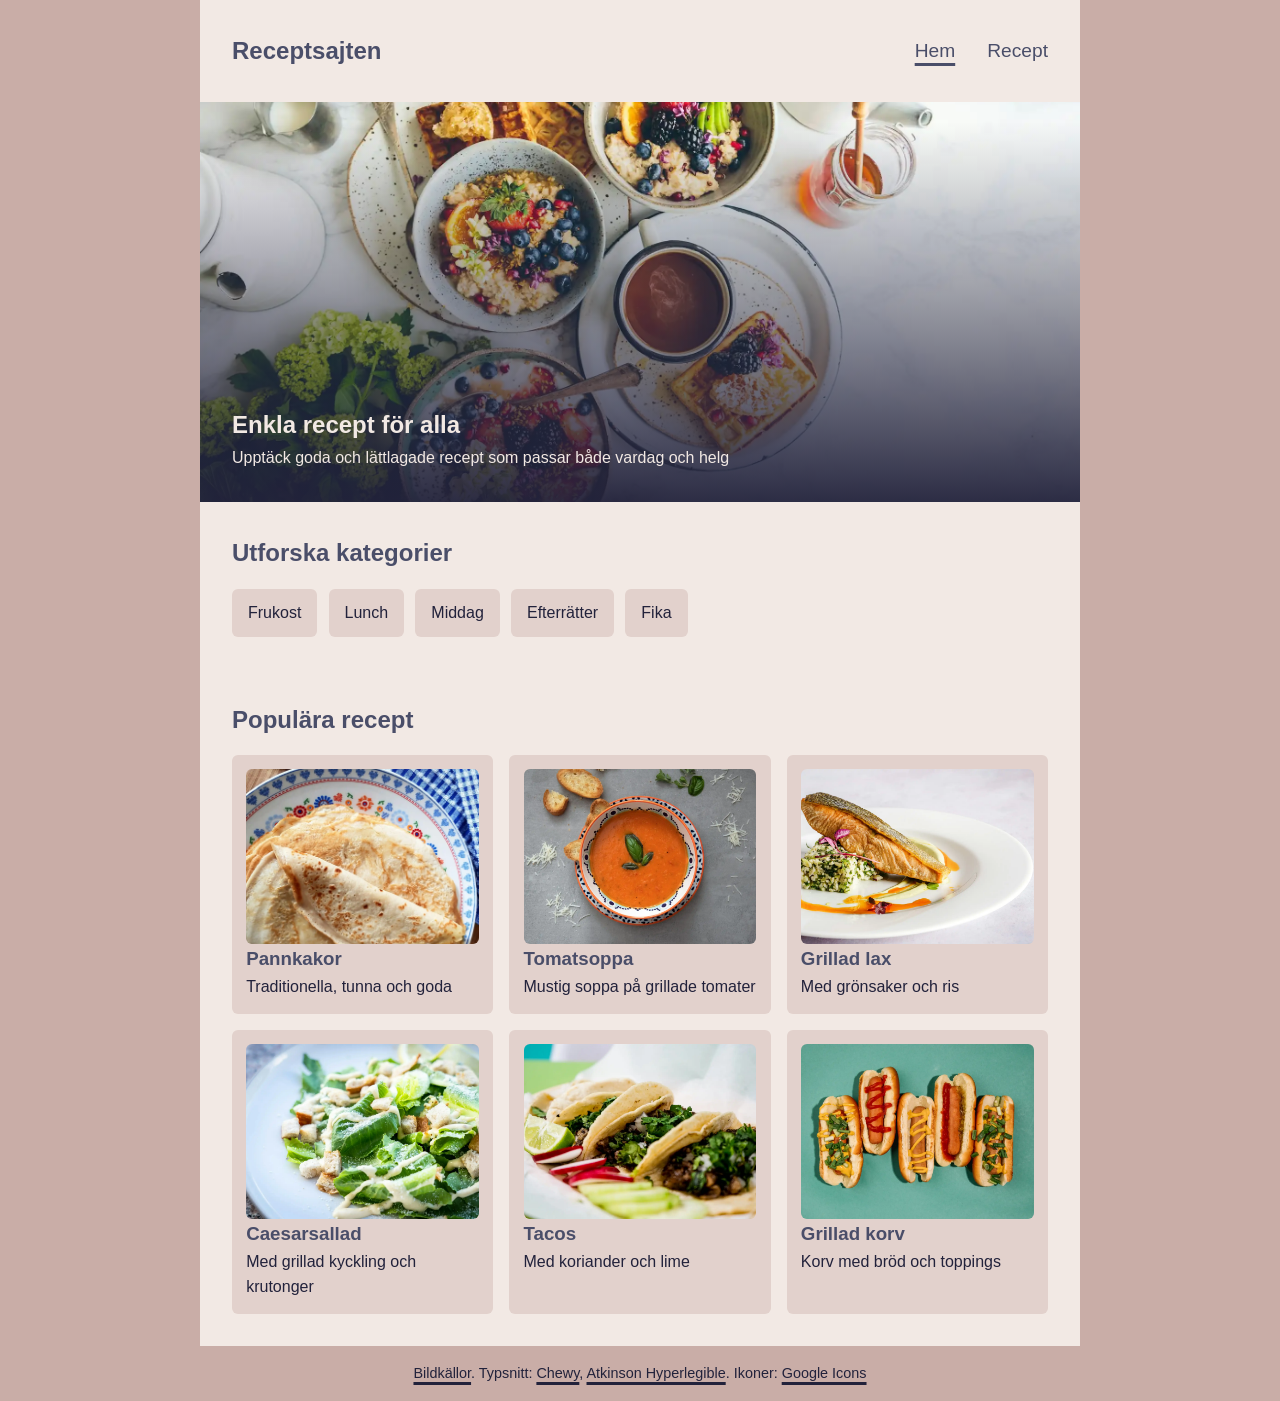
==== index.html @ 2a224040 "feat: improve recipe page layout and accesibility - add semantic recipe facts and svg icons - redesi" ====
<!doctype html>
<html lang="sv">
  <head>
    <meta charset="UTF-8" />
    <meta name="viewport" content="width=device-width, initial-scale=1.0" />
    <title>Enkla recept | Receptsajten</title>
    <meta
      name="description"
      content="Enkla recept med steg-för-steg-instruktioner"
    />
    <link rel="stylesheet" href="style.css" />
    <link rel="icon" href="assets/icons/favicon.ico" />
  </head>
  <body>
    <header class="site-header">
      <a href="index.html" class="site-logo">Receptsajten</a>

      <nav aria-label="Huvudnavigation">
        <ul class="site-nav">
          <li>
            <a href="index.html" aria-current="page">Hem</a>
          </li>
          <li>
            <a href="pannkakor.html">Recept</a>
          </li>
        </ul>
      </nav>
    </header>
    <main>
      <section class="home-hero" aria-labelledby="home-heading">
        <img
          src="assets/images/home-hero.webp"
          width="1920"
          height="1280"
          alt=""
        />

        <div class="home-hero-content">
          <h1 id="home-heading">Enkla recept för alla</h1>
          <p>
            Upptäck goda och lättlagade recept som passar både vardag och helg
          </p>
        </div>
      </section>

      <section class="categories" aria-labelledby="categories-heading">
        <h2 id="categories-heading">Utforska kategorier</h2>

        <nav aria-label="Receptkategorier">
          <ul class="category-list">
            <li>
              <a href="#">Frukost</a>
            </li>
            <li>
              <a href="#">Lunch</a>
            </li>
            <li>
              <a href="#">Middag</a>
            </li>
            <li>
              <a href="#">Efterrätter</a>
            </li>
            <li>
              <a href="#">Fika</a>
            </li>
          </ul>
        </nav>
      </section>

      <section class="featured-recipes" aria-labelledby="featured-heading">
        <h2 id="featured-heading">Populära recept</h2>

        <div class="recipe-cards">
          <article class="recipe-card">
            <a href="pannkakor.html">
              <img
                src="assets/images/pancake2.webp"
                alt=""
                width="1920"
                height="1920"
                loading="lazy"
              />
              <h3>Pannkakor</h3>
              <p>Traditionella, tunna och goda</p>
            </a>
          </article>
          <article class="recipe-card">
            <a href="#">
              <img
                src="assets/images/soppa.webp"
                alt=""
                width="1920"
                height="1280"
                loading="lazy"
              />
              <div class="recipe-card-content">
                <h3>Tomatsoppa</h3>
                <p>Mustig soppa på grillade tomater</p>
              </div>
            </a>
          </article>
          <article class="recipe-card">
            <a href="#">
              <img
                src="assets/images/lax.webp"
                alt=""
                width="1920"
                height="1281"
                loading="lazy"
              />
              <div class="recipe-card-content">
                <h3>Grillad lax</h3>
                <p>Med grönsaker och ris</p>
              </div>
            </a>
          </article>
          <article class="recipe-card">
            <a href="#">
              <img
                src="assets/images/sallad.webp"
                alt=""
                width="1920"
                height="1280"
                loading="lazy"
              />
              <div class="recipe-card-content">
                <h3>Caesarsallad</h3>
                <p>Med grillad kyckling och krutonger</p>
              </div>
            </a>
          </article>
          <article class="recipe-card">
            <a href="#">
              <img
                src="assets/images/tacos.webp"
                alt=""
                width="1920"
                height="1280"
                loading="lazy"
              />
              <div class="recipe-card-content">
                <h3>Tacos</h3>
                <p>Med koriander och lime</p>
              </div>
            </a>
          </article>
          <article class="recipe-card">
            <a href="#">
              <img
                src="assets/images/korv.webp"
                alt=""
                width="1920"
                height="1280"
                loading="lazy"
              />
              <div class="recipe-card-content">
                <h3>Grillad korv</h3>
                <p>Korv med bröd och toppings</p>
              </div>
            </a>
          </article>
        </div>
      </section>
    </main>
    <footer class="site-footer">
      <p>
        <a
          href="https://unsplash.com/collections/dRdbSqqE9Jo/receptsajten/55cc9c4c289f804ef19763352f9e6303"
          >Bildkällor</a
        >. Typsnitt:
        <a
          href="https://fonts.google.com/specimen/Chewy?query=chewy&preview.script=Latn"
          >Chewy</a
        >,
        <a
          href="https://fonts.google.com/specimen/Atkinson+Hyperlegible?preview.script=Latn"
          >Atkinson Hyperlegible</a
        >. Ikoner: <a href="https://fonts.google.com/icons">Google Icons</a>
      </p>
    </footer>
  </body>
</html>
---- style.css ----
/* fonts & design tokens */

@font-face {
  font-family: "Chewy";
  src: url("assets/fonts/Chewy.ttf") format("truetype");
  font-weight: 400;
  font-style: normal;
  font-display: swap;
}

@font-face {
  font-family: "Atkinson Hyperlegible";
  src: url("assets/fonts/AtkinsonHyperlegible.ttf") format("truetype");
  font-weight: 400;
  font-style: normal;
  font-display: swap;
}

:root {
  /* palette */
  --palette-navy: #22223b;
  --palette-slate: #4a4e69;
  --palette-mauve: #9a8c98;
  --palette-rose: #c9ada7;
  --palette-rose-light: #e2d1cc;
  --palette-rose-slight: #d8c8c4;
  --palette-cream: #f2e9e4;

  /* color tokens */
  --color-background-page: var(--palette-rose);
  --color-background-content: var(--palette-cream);
  --color-background-highlight: var(--palette-rose-light);
  --color-background-hover: var(--palette-rose-light);
  --color-card-hover: var(--palette-rose-slight);
  --color-text-primary: var(--palette-navy);
  --color-text-heading: var(--palette-slate);
  --color-text-muted: var(--palette-slate);
  --color-text-light: var(--palette-cream);
  --color-accent: var(--palette-slate);
  --color-focus: var(--palette-navy);
  --color-border: var(--palette-mauve);

  /* layout */
  --content-max-width: 55rem;
  --recipe-max-width: 54rem;
  --hero-height: clamp(20rem, 45vw, 25rem);

  /* links */
  --underline-thickness: 0.18rem;
  --underline-offset: 0.3em;

  /* spaces */
  --space-small: 0.7rem;
  --space-medium: 1rem;
  --space-large: 2rem;

  --space-page: clamp(var(--space-medium), 4vw, var(--space-large));

  --space-flow: var(--space-small);
  --space-section: var(--space-large);

  --radius-small: 0.375rem;

  /* font */
  --font-family-base: "Atkinson Hyperlegible", sans-serif;
  --font-family-heading: "Chewy", sans-serif;

  --font-size-small: 0.9rem;
  --font-size-medium: 1.2rem;
  --font-size-large: 1.5rem;

  --line-height-base: 1.6;
  --line-height-list: 2;
}

/* my little reset */

*,
*::before,
*::after {
  box-sizing: border-box;
  margin: 0;
  padding: 0;
}

:focus-visible {
  outline: 0.15rem dashed var(--color-focus);
  outline-offset: 0.3rem;
}

img {
  display: block;
  max-width: 100%;
  height: auto;
}

/* visually-hidden rule from A11yproject's How To Hide Content */
.visually-hidden {
  position: absolute;
  inline-size: 1px;
  block-size: 1px;
  padding: 0;
  margin: -1px;
  overflow: hidden;
  clip-path: inset(50%);
  white-space: nowrap;
  border: 0;
}

/* global layout */

body {
  background-color: var(--color-background-page);
  color: var(--color-text-primary);
  font-family: var(--font-family-base);
  line-height: var(--line-height-base);
}

main,
.site-header,
.site-footer {
  max-inline-size: var(--content-max-width);
  margin-inline: auto;
}

main {
  background-color: var(--color-background-content);
}

h1,
h2,
h3 {
  font-family: var(--font-family-heading);
  color: var(--color-text-heading);
  text-wrap: balance;
}

/* header & navigation */

.site-header {
  background-color: var(--color-background-content);
  display: flex;
  justify-content: space-between;
  align-items: center;
  flex-wrap: wrap;
  gap: var(--space-medium);
  padding: var(--space-page);
}

.site-logo {
  color: var(--color-accent);
  text-decoration: none;
  font-family: var(--font-family-heading);
  font-size: var(--font-size-large);
  font-weight: bold;
}

.site-nav {
  display: flex;
  flex-wrap: wrap;
  gap: var(--space-large);
  list-style: none;
  padding: 0;
  margin: 0;
}

.site-nav a {
  text-decoration: none;
  font-size: var(--font-size-medium);
  color: var(--color-text-heading);

  &:hover,
  &:focus-visible,
  &[aria-current="page"] {
    text-decoration: underline;
    text-decoration-thickness: var(--underline-thickness);
    text-underline-offset: var(--underline-offset);
  }
}

/* homepage hero */

.home-hero {
  display: grid;
  grid-template-rows: minmax(0, 1fr);
  block-size: var(--hero-height);
}

.home-hero > * {
  grid-area: 1 / 1;
}

.home-hero > img {
  inline-size: 100%;
  block-size: 100%;
  object-fit: cover;
}

.home-hero-content {
  z-index: 1;
  /* align-self: end; */
  display: flex;
  flex-direction: column;
  justify-content: flex-end;
  padding: var(--space-page);
  color: var(--color-text-light);

  background: linear-gradient(
    to top,
    rgb(from var(--palette-navy) r g b / 95%) 0%,
    rgb(from var(--palette-navy) r g b / 65%) 30%,
    transparent 95%
  );

  h1 {
    color: inherit;
  }
}

/* homepage categories */

.categories {
  padding: var(--space-page);
}

.category-list {
  display: flex;
  flex-wrap: wrap;
  gap: var(--space-small);
  list-style: none;
  margin-block-start: var(--space-medium);
}

.category-list a {
  display: inline-block;
  padding: var(--space-small) var(--space-medium);
  background-color: var(--color-background-highlight);
  color: var(--color-text-primary);
  text-decoration: none;
  border-radius: var(--radius-small);

  &:hover {
    background-color: var(--color-accent);
    color: var(--color-text-light);
  }
}

/* homepage feature d recipes */

.featured-recipes {
  padding: var(--space-page);
}

.recipe-cards {
  display: grid;
  grid-template-columns: repeat(auto-fit, minmax(min(14rem, 100%), 1fr));
  gap: var(--space-medium);
  margin-block-start: var(--space-medium);
}

.recipe-card {
  background-color: var(--color-background-highlight);
  border: 3px solid transparent;
  border-radius: var(--radius-small);
  overflow: hidden;
  padding: var(--space-small);

  &:hover {
    background-color: var(--color-card-hover);
  }

  &:focus-within {
    border-color: var(--color-focus);
    border-style: dashed;
    background-color: var(--color-background-content);
  }

  a {
    display: block;
    color: inherit;
    text-decoration: none;
  }

  a:focus-visible {
    outline: none;
  }

  img {
    inline-size: 100%;
    aspect-ratio: 4 / 3;
    object-fit: cover;
    border-radius: var(--radius-small);
  }
}

/* recipe page layout & header */

.recipe {
  padding-block-end: var(--space-page);

  li {
    line-height: var(--line-height-list);
  }

  li:has(:checked) {
    text-decoration: line-through;
    color: var(--color-text-muted);
  }
}
.recipe-header {
  display: grid;
  grid-template-columns: 1fr;
  gap: var(--space-large);
  max-inline-size: var(--recipe-max-width);
  margin-inline: auto;

  padding-inline: var(--space-page);
  padding-block-end: var(--space-page);

  @media (min-width: 48rem) {
    grid-template-columns: repeat(2, minmax(0, 1fr));
    align-items: center;
  }
}

.recipe-header .hero {
  inline-size: 100%;
  aspect-ratio: 4 / 3;
  block-size: auto;
  object-fit: cover;
  border-radius: var(--radius-small);
}

.recipe-header-content {
  min-inline-size: 0;

  h1 {
    font-size: var(--font-size-large);
  }
}

.recipe-container {
  max-inline-size: var(--recipe-max-width);
  margin-inline: auto;
  padding-inline: var(--space-page);
}

.recipe-info {
  margin-block-start: var(--space-flow);
}

.recipe-facts {
  display: grid;
  grid-template-columns: repeat(3, minmax(0, 1fr));
  margin-block-start: var(--space-medium);
  background-color: var(--color-background-highlight);
  color: var(--color-text-primary);
  border: 0.2em dashed var(--color-border);
  border-radius: var(--radius-small);

  > div {
    display: flex;
    flex-direction: column;
    align-items: center;
    justify-content: center;
    gap: 0.25rem;
    padding: var(--space-small);
    text-align: center;
    min-inline-size: 0;
  }

  > div + div {
    border-inline-start: 1px solid var(--color-border);
  }

  dt {
    display: flex;
    flex-direction: column;
    align-items: center;
    gap: 0.25rem;
    font-size: var(--font-size-small);
    font-weight: bold;
  }

  dd {
    margin: 0;
    font-size: var(--font-size-small);
    font-weight: bold;
  }
}

.recipe-facts-icon {
  display: inline-flex;
  align-items: center;
  justify-content: center;
  inline-size: 2rem;
  block-size: 2rem;

  img,
  svg {
    inline-size: 100%;
    block-size: 100%;
  }
}

/* recipe page content */

.recipe-content {
  padding-block-start: var(--space-section);

  > * + * {
    margin-block-start: var(--space-flow);
  }

  > section + section {
    margin-block-start: var(--space-section);
  }

  section > * + * {
    margin-block-start: var(--space-flow);
  }

  @media (min-width: 48rem) {
    display: grid;
    grid-template-columns: repeat(2, minmax(0, 1fr));
    column-gap: var(--space-large);
    row-gap: var(--space-section);

    > section + section {
      margin-block-start: 0;
    }

    > section:nth-of-type(3) {
      grid-column: 1 / -1;
    }
  }
}

.ingredient-list {
  padding: 0;
  list-style: none;

  label {
    display: flex;
    align-items: center;
    gap: var(--space-small);
    /* padding-inline: var(--space-small); */
    border-radius: var(--radius-small);
    cursor: pointer;
    transition: background-color 150ms ease;

    input {
      flex-shrink: 0;
      inline-size: 1.5rem;
      block-size: 1.5rem;
      accent-color: var(--color-accent);
    }

    @media (hover: hover) {
      &:hover {
        background-color: var(--color-background-hover);
      }
    }
  }
}

.instructions-list {
  list-style-position: inside;

  li {
    text-wrap-style: balance;
  }
}

.recipe-gallery {
  display: grid;
  grid-template-columns: repeat(auto-fit, minmax(min(16rem, 100%), 1fr));
  gap: var(--space-medium);

  img {
    width: 100%;
    border-radius: var(--radius-small);
    aspect-ratio: 4 / 3;
    object-fit: cover;
  }
}

.site-footer {
  padding: var(--space-medium);
  text-align: center;
  font-size: var(--font-size-small);
  color: var(--color-text-primary);

  & a {
    color: inherit;
    text-decoration-thickness: var(--underline-thickness);
    text-underline-offset: var(--underline-offset);
  }
}
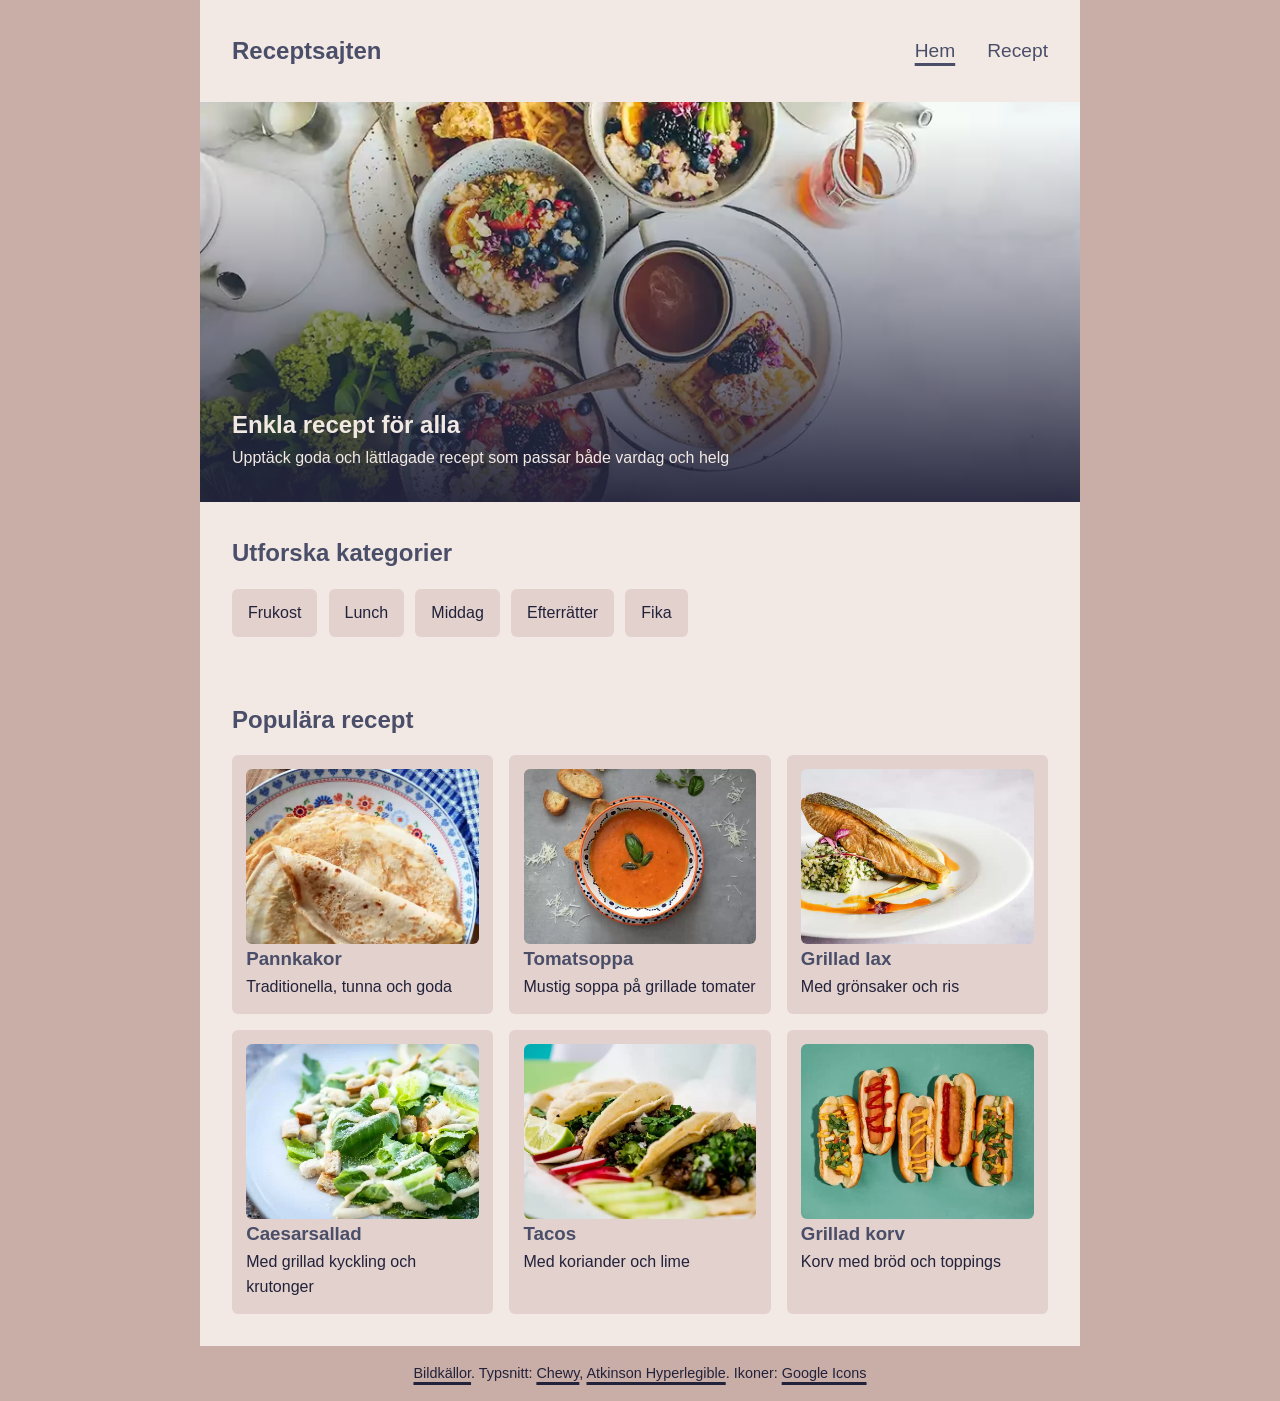
==== commit e3b9526f: "fix: reduce image dimensions for improved loading performance" ====
--- a/index.html
+++ b/index.html
@@ -12,6 +12,8 @@
     <link rel="icon" href="assets/icons/favicon.ico" />
   </head>
   <body>
+    <a href="#main-content" class="skip-link">Hoppa till innehållet</a>
+
     <header class="site-header">
       <a href="index.html" class="site-logo">Receptsajten</a>
 
@@ -26,12 +28,12 @@
         </ul>
       </nav>
     </header>
-    <main>
+    <main id="main-content">
       <section class="home-hero" aria-labelledby="home-heading">
         <img
           src="assets/images/home-hero.webp"
-          width="1920"
-          height="1280"
+          width="950"
+          height="633"
           alt=""
         />
 
@@ -76,8 +78,8 @@
               <img
                 src="assets/images/pancake2.webp"
                 alt=""
-                width="1920"
-                height="1920"
+                width="950"
+                height="950"
                 loading="lazy"
               />
               <h3>Pannkakor</h3>
@@ -89,8 +91,8 @@
               <img
                 src="assets/images/soppa.webp"
                 alt=""
-                width="1920"
-                height="1280"
+                width="950"
+                height="633"
                 loading="lazy"
               />
               <div class="recipe-card-content">
@@ -104,8 +106,8 @@
               <img
                 src="assets/images/lax.webp"
                 alt=""
-                width="1920"
-                height="1281"
+                width="960"
+                height="634"
                 loading="lazy"
               />
               <div class="recipe-card-content">
@@ -119,8 +121,8 @@
               <img
                 src="assets/images/sallad.webp"
                 alt=""
-                width="1920"
-                height="1280"
+                width="950"
+                height="633"
                 loading="lazy"
               />
               <div class="recipe-card-content">
@@ -134,8 +136,8 @@
               <img
                 src="assets/images/tacos.webp"
                 alt=""
-                width="1920"
-                height="1280"
+                width="950"
+                height="633"
                 loading="lazy"
               />
               <div class="recipe-card-content">
@@ -149,8 +151,8 @@
               <img
                 src="assets/images/korv.webp"
                 alt=""
-                width="1920"
-                height="1280"
+                width="950"
+                height="633"
                 loading="lazy"
               />
               <div class="recipe-card-content">
--- a/style.css
+++ b/style.css
@@ -88,6 +88,27 @@
   outline-offset: 0.3rem;
 }
 
+.skip-link {
+  position: fixed;
+  inset-block-start: var(--space-medium);
+  inset-inline-start: var(--space-medium);
+  z-index: 999;
+
+  padding: var(--space-small) var(--space-medium);
+  background-color: var(--color-accent);
+  color: var(--color-text-light);
+  border-radius: var(--radius-small);
+
+  text-decoration: none;
+  font-weight: bold;
+
+  transform: translateY(-200%);
+
+  &:focus-visible {
+    transform: translateY(0);
+  }
+}
+
 img {
   display: block;
   max-width: 100%;
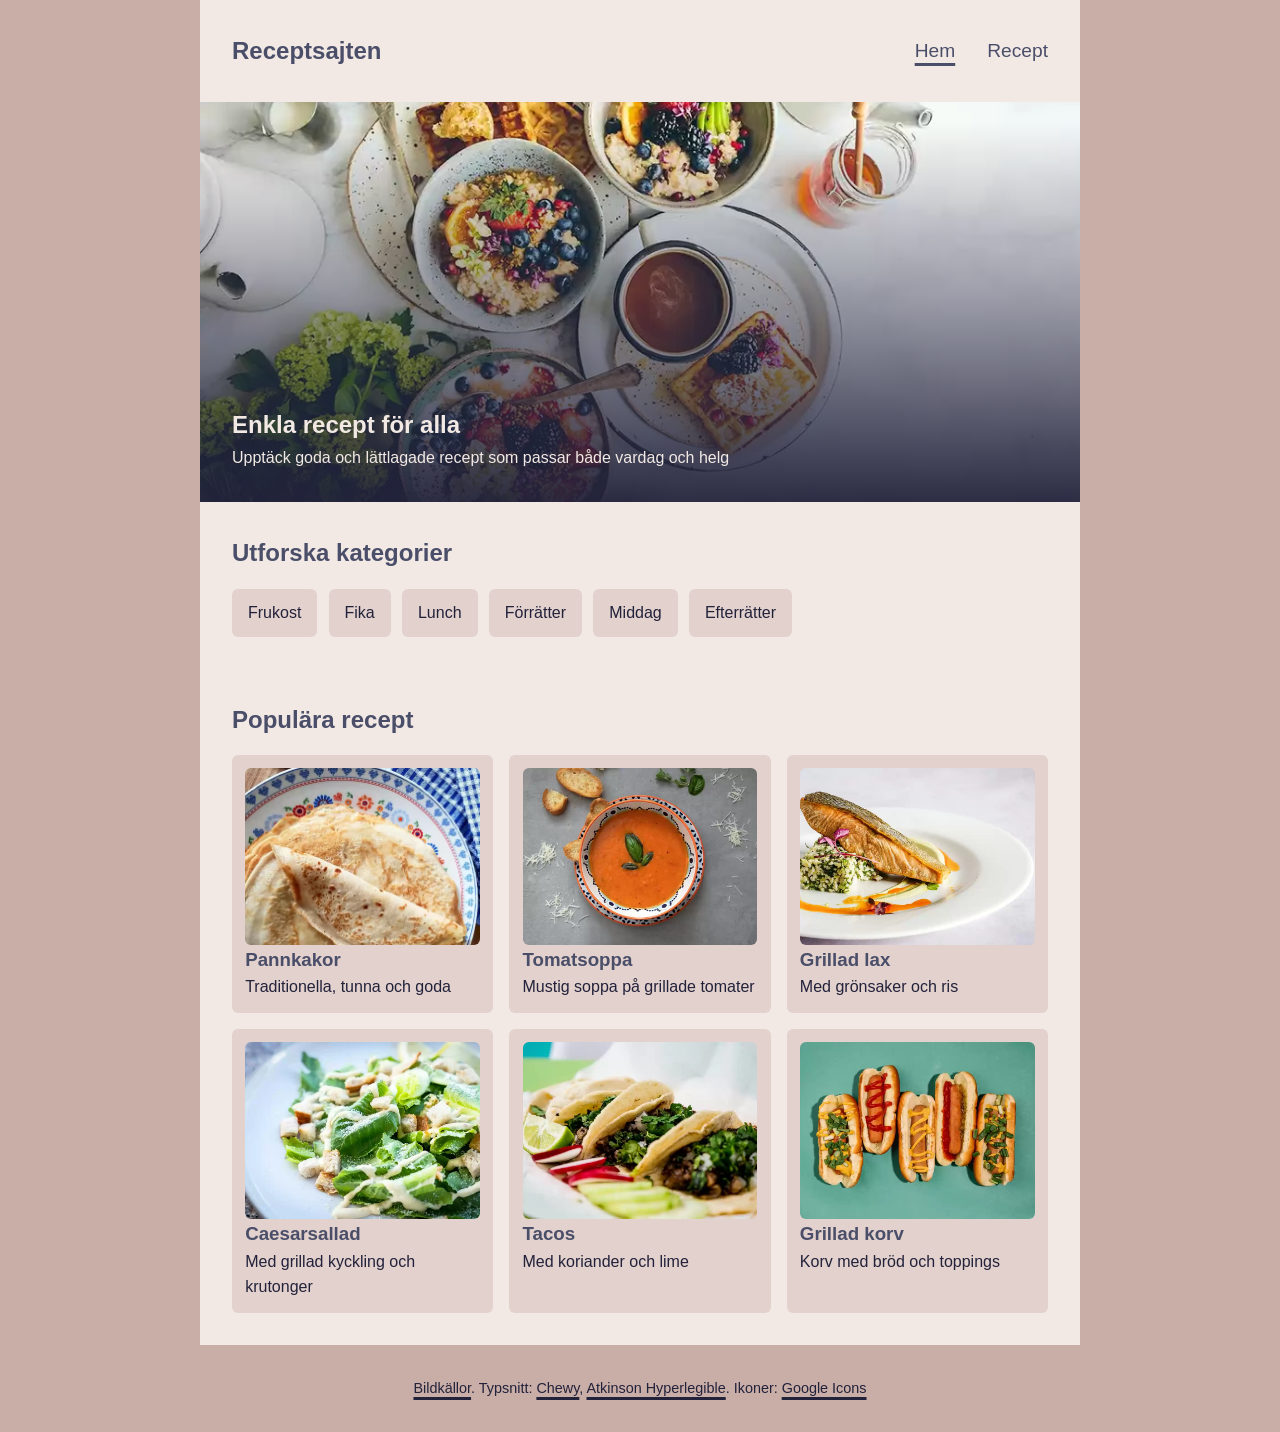
==== commit 0856eb2e: "feat: update recipe categories and enhance layout structure for improved readability" ====
--- a/index.html
+++ b/index.html
@@ -35,6 +35,7 @@
           width="950"
           height="633"
           alt=""
+          fetchpriority="high"
         />
 
         <div class="home-hero-content">
@@ -54,16 +55,19 @@
               <a href="#">Frukost</a>
             </li>
             <li>
+              <a href="#">Fika</a>
+            </li>
+            <li>
               <a href="#">Lunch</a>
+            </li>
+            <li>
+              <a href="#">Förrätter</a>
             </li>
             <li>
               <a href="#">Middag</a>
             </li>
             <li>
               <a href="#">Efterrätter</a>
-            </li>
-            <li>
-              <a href="#">Fika</a>
             </li>
           </ul>
         </nav>
@@ -82,8 +86,10 @@
                 height="950"
                 loading="lazy"
               />
-              <h3>Pannkakor</h3>
-              <p>Traditionella, tunna och goda</p>
+              <div class="recipe-card-content">
+                <h3>Pannkakor</h3>
+                <p>Traditionella, tunna och goda</p>
+              </div>
             </a>
           </article>
           <article class="recipe-card">
--- a/style.css
+++ b/style.css
@@ -1,4 +1,4 @@
-/* fonts & design tokens */
+/* ~~~~~~~~~~ fonts ~~~~~~~~~~ */
 
 @font-face {
   font-family: "Chewy";
@@ -15,6 +15,8 @@
   font-style: normal;
   font-display: swap;
 }
+
+/* ~~~~~~~~~~ design tokens ~~~~~~~~~~ */
 
 :root {
   /* palette */
@@ -49,31 +51,31 @@
   --underline-thickness: 0.18rem;
   --underline-offset: 0.3em;
 
+  /* focus */
+  --focus-outline-width: 0.15rem;
+  --focus-outline-offset: 0.3rem;
+
   /* spaces */
+  --space-xsmall: 0.25rem;
   --space-small: 0.7rem;
   --space-medium: 1rem;
   --space-large: 2rem;
-
   --space-page: clamp(var(--space-medium), 4vw, var(--space-large));
-
   --space-flow: var(--space-small);
   --space-section: var(--space-large);
-
   --radius-small: 0.375rem;
 
   /* font */
   --font-family-base: "Atkinson Hyperlegible", sans-serif;
   --font-family-heading: "Chewy", sans-serif;
-
   --font-size-small: 0.9rem;
   --font-size-medium: 1.2rem;
   --font-size-large: 1.5rem;
-
   --line-height-base: 1.6;
   --line-height-list: 2;
 }
 
-/* my little reset */
+/* ~~~~~~~~~~ reset ~~~~~~~~~~ */
 
 *,
 *::before,
@@ -83,39 +85,36 @@
   padding: 0;
 }
 
-:focus-visible {
-  outline: 0.15rem dashed var(--color-focus);
-  outline-offset: 0.3rem;
-}
-
-.skip-link {
-  position: fixed;
-  inset-block-start: var(--space-medium);
-  inset-inline-start: var(--space-medium);
-  z-index: 999;
-
-  padding: var(--space-small) var(--space-medium);
-  background-color: var(--color-accent);
-  color: var(--color-text-light);
-  border-radius: var(--radius-small);
-
-  text-decoration: none;
-  font-weight: bold;
-
-  transform: translateY(-200%);
-
-  &:focus-visible {
-    transform: translateY(0);
-  }
-}
-
 img {
   display: block;
   max-width: 100%;
   height: auto;
 }
 
-/* visually-hidden rule from A11yproject's How To Hide Content */
+/* ~~~~~~~~~~ base styling ~~~~~~~~~~ */
+
+body {
+  background-color: var(--color-background-page);
+  color: var(--color-text-primary);
+  font-family: var(--font-family-base);
+  line-height: var(--line-height-base);
+}
+
+h1,
+h2,
+h3 {
+  font-family: var(--font-family-heading);
+  color: var(--color-text-heading);
+  text-wrap: balance;
+}
+
+:focus-visible {
+  outline: var(--focus-outline-width) dashed var(--color-focus);
+  outline-offset: var(--focus-outline-offset);
+}
+
+/* ~~~~~~~~~~ accessibility ~~~~~~~~~~ */
+
 .visually-hidden {
   position: absolute;
   inline-size: 1px;
@@ -128,14 +127,24 @@
   border: 0;
 }
 
-/* global layout */
-
-body {
-  background-color: var(--color-background-page);
-  color: var(--color-text-primary);
-  font-family: var(--font-family-base);
-  line-height: var(--line-height-base);
-}
+.skip-link {
+  position: fixed;
+  inset-block-start: var(--space-medium);
+  inset-inline-start: var(--space-medium);
+  z-index: 999;
+  padding: var(--space-small) var(--space-medium);
+  background-color: var(--color-accent);
+  color: var(--color-text-light);
+  border-radius: var(--radius-small);
+  text-decoration: none;
+  font-weight: bold;
+  transform: translateY(-200%);
+  &:focus-visible {
+    transform: translateY(0);
+  }
+}
+
+/* ~~~~~~~~~~ global layout ~~~~~~~~~~ */
 
 main,
 .site-header,
@@ -148,15 +157,7 @@
   background-color: var(--color-background-content);
 }
 
-h1,
-h2,
-h3 {
-  font-family: var(--font-family-heading);
-  color: var(--color-text-heading);
-  text-wrap: balance;
-}
-
-/* header & navigation */
+/* ~~~~~~~~~~ header + navigation ~~~~~~~~~~ */
 
 .site-header {
   background-color: var(--color-background-content);
@@ -181,15 +182,12 @@
   flex-wrap: wrap;
   gap: var(--space-large);
   list-style: none;
-  padding: 0;
-  margin: 0;
 }
 
 .site-nav a {
   text-decoration: none;
   font-size: var(--font-size-medium);
   color: var(--color-text-heading);
-
   &:hover,
   &:focus-visible,
   &[aria-current="page"] {
@@ -199,7 +197,7 @@
   }
 }
 
-/* homepage hero */
+/* ~~~~~~~~~~ homepage: hero ~~~~~~~~~~ */
 
 .home-hero {
   display: grid;
@@ -219,26 +217,23 @@
 
 .home-hero-content {
   z-index: 1;
-  /* align-self: end; */
   display: flex;
   flex-direction: column;
   justify-content: flex-end;
   padding: var(--space-page);
   color: var(--color-text-light);
-
   background: linear-gradient(
     to top,
     rgb(from var(--palette-navy) r g b / 95%) 0%,
     rgb(from var(--palette-navy) r g b / 65%) 30%,
     transparent 95%
   );
-
   h1 {
     color: inherit;
   }
 }
 
-/* homepage categories */
+/* ~~~~~~~~~~ homepage: categories ~~~~~~~~~~ */
 
 .categories {
   padding: var(--space-page);
@@ -259,14 +254,13 @@
   color: var(--color-text-primary);
   text-decoration: none;
   border-radius: var(--radius-small);
-
   &:hover {
     background-color: var(--color-accent);
     color: var(--color-text-light);
   }
 }
 
-/* homepage feature d recipes */
+/* ~~~~~~~~~~ homepage: featured recipes ~~~~~~~~~~ */
 
 .featured-recipes {
   padding: var(--space-page);
@@ -281,31 +275,26 @@
 
 .recipe-card {
   background-color: var(--color-background-highlight);
-  border: 3px solid transparent;
+  border: 2px solid transparent;
   border-radius: var(--radius-small);
   overflow: hidden;
   padding: var(--space-small);
-
   &:hover {
     background-color: var(--color-card-hover);
   }
-
-  &:focus-within {
+  &:has(a:focus-visible) {
     border-color: var(--color-focus);
     border-style: dashed;
     background-color: var(--color-background-content);
   }
-
   a {
     display: block;
     color: inherit;
     text-decoration: none;
   }
-
   a:focus-visible {
     outline: none;
   }
-
   img {
     inline-size: 100%;
     aspect-ratio: 4 / 3;
@@ -314,30 +303,23 @@
   }
 }
 
-/* recipe page layout & header */
+/* ~~~~~~~~~~ recipe: layout + header ~~~~~~~~~~ */
 
 .recipe {
   padding-block-end: var(--space-page);
-
   li {
     line-height: var(--line-height-list);
   }
-
-  li:has(:checked) {
-    text-decoration: line-through;
-    color: var(--color-text-muted);
-  }
-}
+}
+
 .recipe-header {
   display: grid;
   grid-template-columns: 1fr;
   gap: var(--space-large);
   max-inline-size: var(--recipe-max-width);
   margin-inline: auto;
-
   padding-inline: var(--space-page);
   padding-block-end: var(--space-page);
-
   @media (min-width: 48rem) {
     grid-template-columns: repeat(2, minmax(0, 1fr));
     align-items: center;
@@ -354,7 +336,6 @@
 
 .recipe-header-content {
   min-inline-size: 0;
-
   h1 {
     font-size: var(--font-size-large);
   }
@@ -369,6 +350,8 @@
 .recipe-info {
   margin-block-start: var(--space-flow);
 }
+
+/* ~~~~~~~~~~ recipe: facts ~~~~~~~~~~ */
 
 .recipe-facts {
   display: grid;
@@ -378,33 +361,28 @@
   color: var(--color-text-primary);
   border: 0.2em dashed var(--color-border);
   border-radius: var(--radius-small);
-
   > div {
     display: flex;
     flex-direction: column;
     align-items: center;
     justify-content: center;
-    gap: 0.25rem;
+    gap: var(--space-xsmall);
     padding: var(--space-small);
     text-align: center;
     min-inline-size: 0;
   }
-
   > div + div {
     border-inline-start: 1px solid var(--color-border);
   }
-
   dt {
     display: flex;
     flex-direction: column;
     align-items: center;
-    gap: 0.25rem;
+    gap: var(--space-xsmall);
     font-size: var(--font-size-small);
     font-weight: bold;
   }
-
   dd {
-    margin: 0;
     font-size: var(--font-size-small);
     font-weight: bold;
   }
@@ -416,7 +394,6 @@
   justify-content: center;
   inline-size: 2rem;
   block-size: 2rem;
-
   img,
   svg {
     inline-size: 100%;
@@ -424,33 +401,27 @@
   }
 }
 
-/* recipe page content */
+/* ~~~~~~~~~~ recipe: content + lists ~~~~~~~~~~ */
 
 .recipe-content {
   padding-block-start: var(--space-section);
-
   > * + * {
     margin-block-start: var(--space-flow);
   }
-
   > section + section {
     margin-block-start: var(--space-section);
   }
-
   section > * + * {
     margin-block-start: var(--space-flow);
   }
-
   @media (min-width: 48rem) {
     display: grid;
     grid-template-columns: repeat(2, minmax(0, 1fr));
     column-gap: var(--space-large);
     row-gap: var(--space-section);
-
     > section + section {
       margin-block-start: 0;
     }
-
     > section:nth-of-type(3) {
       grid-column: 1 / -1;
     }
@@ -458,25 +429,32 @@
 }
 
 .ingredient-list {
-  padding: 0;
   list-style: none;
-
+  li:has(input:checked) {
+    text-decoration: line-through;
+    color: var(--color-text-muted);
+  }
   label {
     display: flex;
     align-items: center;
     gap: var(--space-small);
-    /* padding-inline: var(--space-small); */
+    padding-block: 0.2rem;
     border-radius: var(--radius-small);
     cursor: pointer;
     transition: background-color 150ms ease;
-
+    &:has(input:focus-visible) {
+      outline: var(--focus-outline-width) dashed var(--color-focus);
+      outline-offset: var(--focus-outline-offset);
+    }
     input {
       flex-shrink: 0;
       inline-size: 1.5rem;
       block-size: 1.5rem;
       accent-color: var(--color-accent);
+      &:focus-visible {
+        outline: none;
+      }
     }
-
     @media (hover: hover) {
       &:hover {
         background-color: var(--color-background-hover);
@@ -487,31 +465,32 @@
 
 .instructions-list {
   list-style-position: inside;
-
   li {
     text-wrap-style: balance;
   }
 }
+
+/* ~~~~~~~~~~ recipe: gallery ~~~~~~~~~~ */
 
 .recipe-gallery {
   display: grid;
   grid-template-columns: repeat(auto-fit, minmax(min(16rem, 100%), 1fr));
   gap: var(--space-medium);
-
   img {
-    width: 100%;
+    inline-size: 100%;
     border-radius: var(--radius-small);
     aspect-ratio: 4 / 3;
     object-fit: cover;
   }
 }
 
+/* ~~~~~~~~~~ footer ~~~~~~~~~~ */
+
 .site-footer {
-  padding: var(--space-medium);
+  padding: var(--space-large);
   text-align: center;
   font-size: var(--font-size-small);
   color: var(--color-text-primary);
-
   & a {
     color: inherit;
     text-decoration-thickness: var(--underline-thickness);
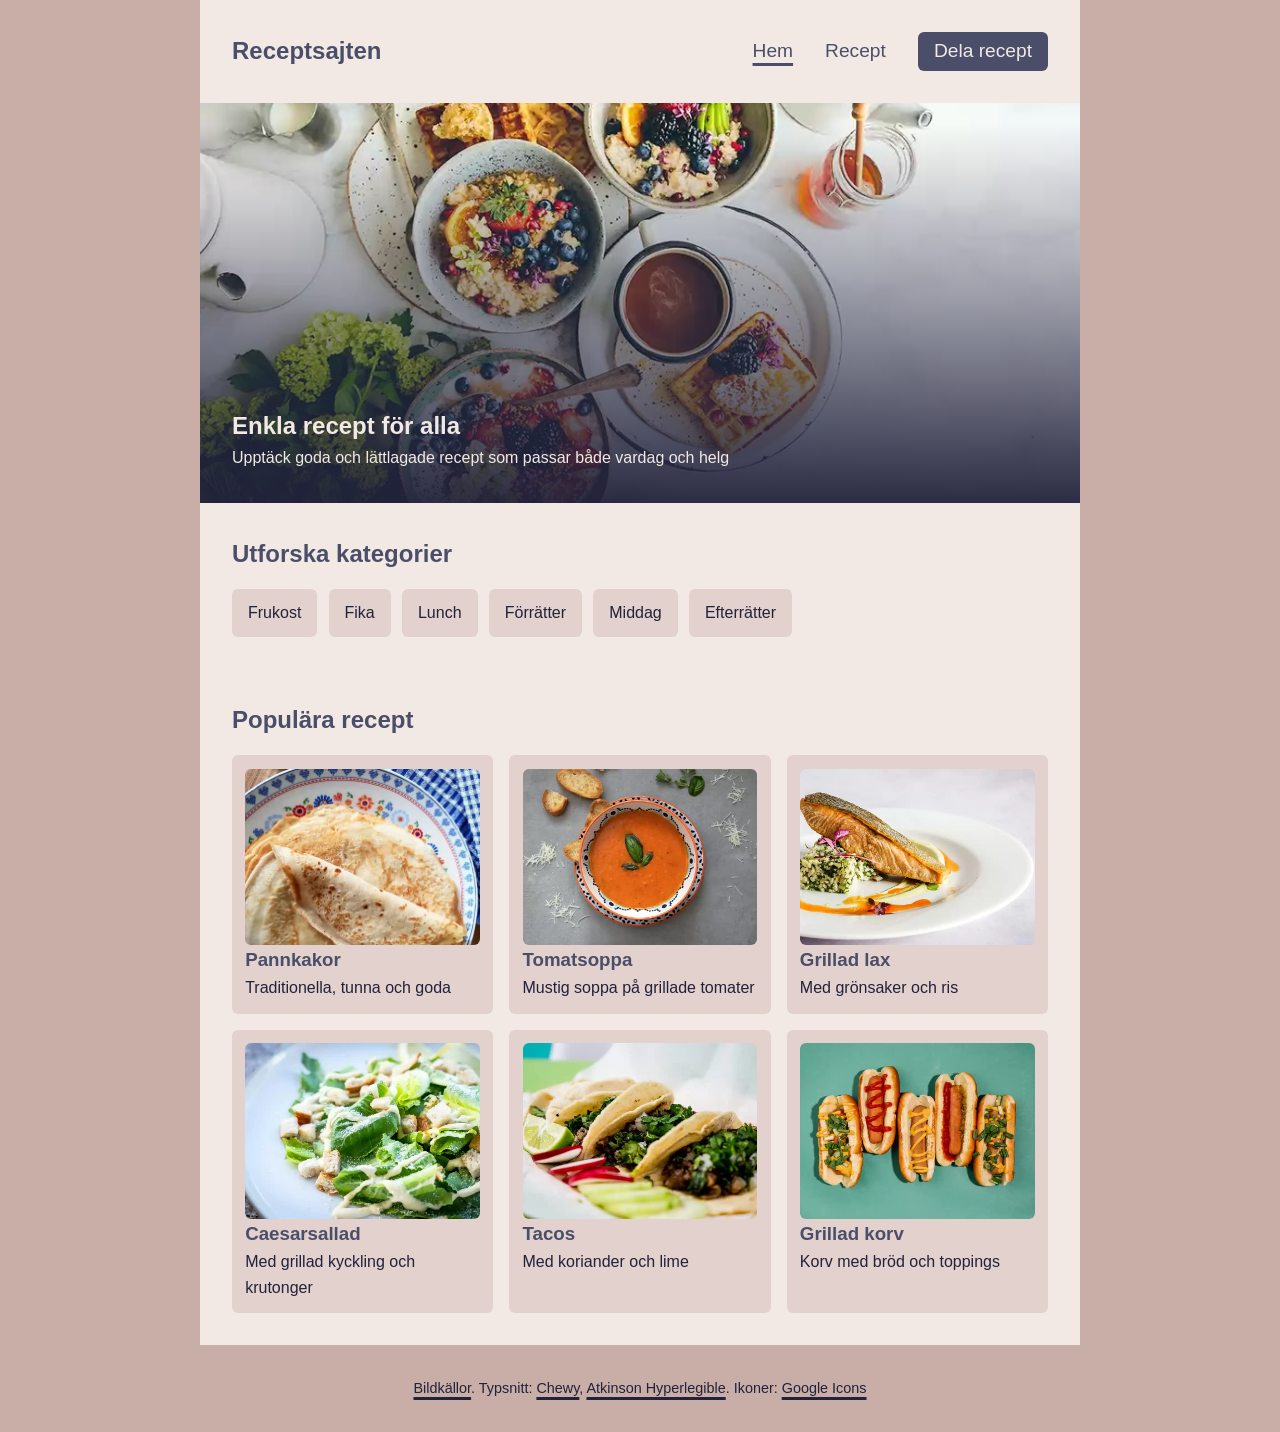
==== commit 4523b5d0: "feat: add share button and validation feedback to recipe form" ====
--- a/index.html
+++ b/index.html
@@ -24,6 +24,9 @@
           </li>
           <li>
             <a href="pannkakor.html">Recept</a>
+          </li>
+          <li>
+            <a href="dela.html" class="share-button">Dela recept</a>
           </li>
         </ul>
       </nav>
--- a/style.css
+++ b/style.css
@@ -20,13 +20,15 @@
 
 :root {
   /* palette */
-  --palette-navy: #22223b;
-  --palette-slate: #4a4e69;
-  --palette-mauve: #9a8c98;
-  --palette-rose: #c9ada7;
-  --palette-rose-light: #e2d1cc;
-  --palette-rose-slight: #d8c8c4;
-  --palette-cream: #f2e9e4;
+  --palette-navy: oklch(26.49% 0.04626 282.78);
+  --palette-slate: oklch(43.14% 0.04495 277.8);
+  --palette-mauve: oklch(65.62% 0.02395 330.46);
+  --palette-rose: oklch(77.03% 0.03383 32.1);
+  --palette-rose-light: oklch(87.31% 0.02022 37.03);
+  --palette-rose-slight: oklch(84.48% 0.01887 34.3);
+  --palette-cream: oklch(93.97% 0.01189 51.32);
+  --palette-green: oklch(45% 0.09 150);
+  --palette-red: oklch(45% 0.15 25);
 
   /* color tokens */
   --color-background-page: var(--palette-rose);
@@ -41,6 +43,8 @@
   --color-accent: var(--palette-slate);
   --color-focus: var(--palette-navy);
   --color-border: var(--palette-mauve);
+  --color-valid: var(--palette-green);
+  --color-invalid: var(--palette-red);
 
   /* layout */
   --content-max-width: 55rem;
@@ -114,7 +118,7 @@
 }
 
 /* ~~~~~~~~~~ accessibility ~~~~~~~~~~ */
-
+/* from a11yproject's "How To Hide Content" */
 .visually-hidden {
   position: absolute;
   inline-size: 1px;
@@ -181,6 +185,7 @@
   display: flex;
   flex-wrap: wrap;
   gap: var(--space-large);
+  align-items: center;
   list-style: none;
 }
 
@@ -195,6 +200,13 @@
     text-decoration-thickness: var(--underline-thickness);
     text-underline-offset: var(--underline-offset);
   }
+  &.share-button {
+    display: inline-block;
+    background-color: var(--color-accent);
+    color: var(--color-text-light);
+    padding: var(--space-xsmall) var(--space-medium);
+    border-radius: var(--radius-small);
+  }
 }
 
 /* ~~~~~~~~~~ homepage: hero ~~~~~~~~~~ */
@@ -224,8 +236,8 @@
   color: var(--color-text-light);
   background: linear-gradient(
     to top,
-    rgb(from var(--palette-navy) r g b / 95%) 0%,
-    rgb(from var(--palette-navy) r g b / 65%) 30%,
+    oklch(from var(--palette-navy) l c h / 95%) 0%,
+    oklch(from var(--palette-navy) l c h / 65%) 30%,
     transparent 95%
   );
   h1 {
@@ -372,7 +384,7 @@
     min-inline-size: 0;
   }
   > div + div {
-    border-inline-start: 1px solid var(--color-border);
+    border-inline-start: 3px dashed var(--color-border);
   }
   dt {
     display: flex;
@@ -484,6 +496,146 @@
   }
 }
 
+/* ~~~~~~~~~~ recipe share: layout ~~~~~~~~~~ */
+
+.recipe-share {
+  padding: var(--space-page);
+}
+
+.recipe-form {
+  display: grid;
+  gap: var(--space-section);
+  margin-block-start: var(--space-medium);
+}
+
+/* ~~~~~~~~~~ recipe share: fieldsets ~~~~~~~~~~ */
+
+.recipe-form {
+  legend {
+    font-family: var(--font-family-heading);
+    font-size: var(--font-size-medium);
+    color: var(--color-text-heading);
+    padding-inline: var(--space-small);
+  }
+
+  fieldset {
+    background-color: var(--color-background-highlight);
+    border: 0.2em dashed var(--color-border);
+    border-radius: var(--radius-small);
+    padding: var(--space-medium);
+    min-inline-size: 0;
+    display: grid;
+    gap: var(--space-medium);
+  }
+}
+
+/* ~~~~~~~~~~ recipe share: form ~~~~~~~~~~ */
+
+.recipe-form {
+  > fieldset > label,
+  .recipe-details > label {
+    display: grid;
+    gap: var(--space-xsmall);
+    min-inline-size: 0;
+  }
+
+  input:not([type="radio"]),
+  select,
+  textarea {
+    font: inherit;
+    font-weight: normal;
+    color: var(--color-text-primary);
+    background-color: var(--color-background-content);
+    border: 0.15em solid var(--color-accent);
+    border-radius: var(--radius-small);
+    padding: var(--space-small);
+    inline-size: 100%;
+    min-inline-size: 0;
+
+    &:user-valid {
+      border: 0.15em solid var(--color-valid);
+    }
+
+    &:user-invalid {
+      border: 0.15em dashed var(--color-invalid);
+    }
+  }
+
+  textarea {
+    min-block-size: 8rem;
+    resize: vertical;
+  }
+}
+
+/* ~~~~~~~~~~ recipe share: details ~~~~~~~~~~ */
+
+.recipe-details {
+  display: grid;
+  gap: var(--space-medium);
+  grid-template-columns: repeat(auto-fit, minmax(min(10rem, 100%), 1fr));
+}
+
+/* ~~~~~~~~~~ recipe share: difficulty section ~~~~~~~~~~ */
+
+.difficulty {
+  display: flex;
+  flex-wrap: wrap;
+  gap: var(--space-large);
+  align-items: center;
+
+  > label {
+    display: flex;
+    align-items: center;
+    gap: var(--space-small);
+    cursor: pointer;
+
+    input {
+      inline-size: 1.5rem;
+      block-size: 1.5rem;
+      accent-color: var(--color-accent);
+      flex-shrink: 0;
+      cursor: pointer;
+    }
+  }
+}
+
+/* ~~~~~~~~~~ recipe share: validation feedback ~~~~~~~~~~ */
+
+.recipe-form {
+  .form-error {
+    display: none;
+    color: var(--color-invalid);
+    font-size: var(--font-size-small);
+  }
+
+  label:has(:user-invalid) {
+    .form-error {
+      display: block;
+    }
+  }
+}
+
+/* ~~~~~~~~~~ recipe share: button ~~~~~~~~~~ */
+
+.recipe-form {
+  > button {
+    justify-self: start;
+    font: inherit;
+    font-weight: bold;
+    background-color: var(--color-accent);
+    color: var(--color-text-light);
+    padding: var(--space-small) var(--space-large);
+    border: 2px solid var(--color-accent);
+    border-radius: var(--radius-small);
+    cursor: pointer;
+
+    &:hover {
+      background-color: var(--color-background-highlight);
+      color: var(--color-accent);
+    }
+  }
+}
+
 /* ~~~~~~~~~~ footer ~~~~~~~~~~ */
 
 .site-footer {
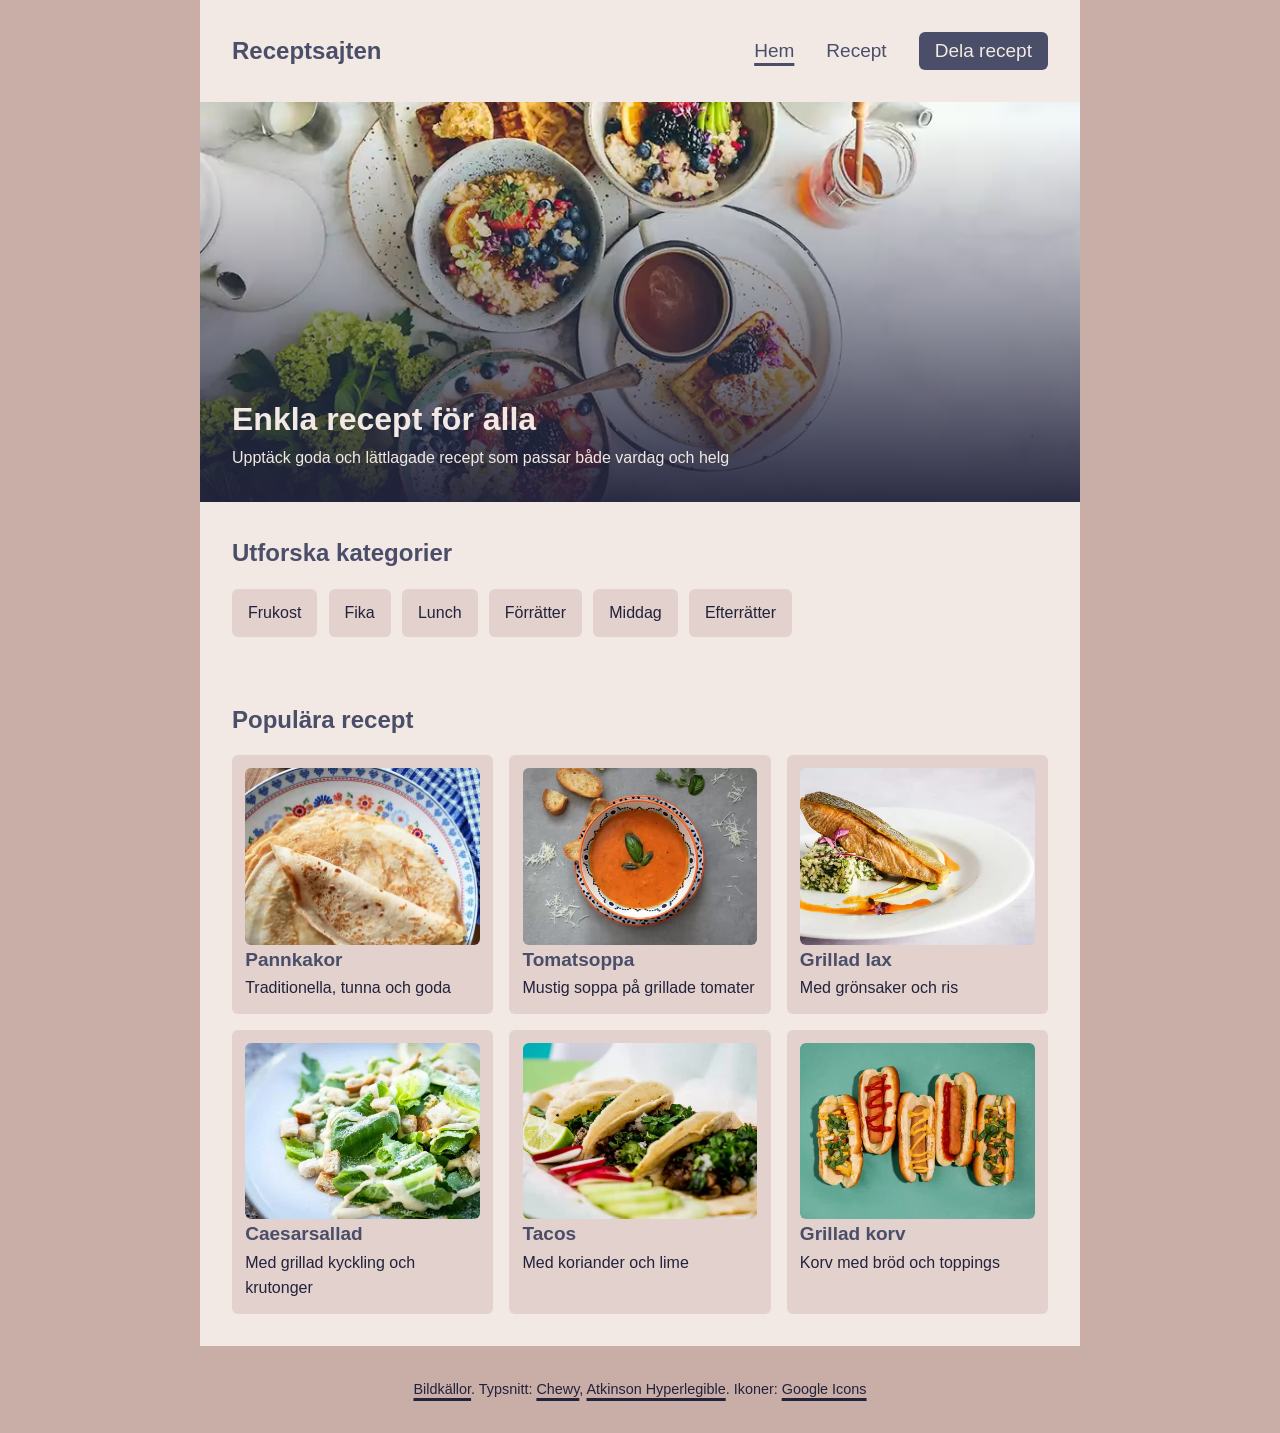
==== commit 5ebad20d: "fix: enhance form validation and error messages in recipe submission" ====
--- a/index.html
+++ b/index.html
@@ -96,7 +96,7 @@
             </a>
           </article>
           <article class="recipe-card">
-            <a href="#">
+            <a href="pannkakor.html">
               <img
                 src="assets/images/soppa.webp"
                 alt=""
@@ -111,11 +111,11 @@
             </a>
           </article>
           <article class="recipe-card">
-            <a href="#">
+            <a href="pannkakor.html">
               <img
                 src="assets/images/lax.webp"
                 alt=""
-                width="960"
+                width="950"
                 height="634"
                 loading="lazy"
               />
@@ -126,7 +126,7 @@
             </a>
           </article>
           <article class="recipe-card">
-            <a href="#">
+            <a href="pannkakor.html">
               <img
                 src="assets/images/sallad.webp"
                 alt=""
@@ -141,7 +141,7 @@
             </a>
           </article>
           <article class="recipe-card">
-            <a href="#">
+            <a href="pannkakor.html">
               <img
                 src="assets/images/tacos.webp"
                 alt=""
@@ -156,7 +156,7 @@
             </a>
           </article>
           <article class="recipe-card">
-            <a href="#">
+            <a href="pannkakor.html">
               <img
                 src="assets/images/korv.webp"
                 alt=""
--- a/style.css
+++ b/style.css
@@ -57,7 +57,7 @@
 
   /* focus */
   --focus-outline-width: 0.15rem;
-  --focus-outline-offset: 0.3rem;
+  --focus-outline-offset: 0.2rem;
 
   /* spaces */
   --space-xsmall: 0.25rem;
@@ -72,15 +72,20 @@
   /* font */
   --font-family-base: "Atkinson Hyperlegible", sans-serif;
   --font-family-heading: "Chewy", sans-serif;
-  --font-size-small: 0.9rem;
-  --font-size-medium: 1.2rem;
-  --font-size-large: 1.5rem;
+  --font-size-small: clamp(0.875rem, 0.85rem + 0.1vw, 0.9rem);
+  --font-size-medium: clamp(1rem, 0.95rem + 0.3vw, 1.2rem);
+  --font-size-large: clamp(1.25rem, 1.1rem + 0.7vw, 1.5rem);
+
+  --font-size-h1: clamp(1.5rem, 1.2rem + 1.5vw, 2rem);
+  --font-size-h2: clamp(1.25rem, 1.1rem + 0.7vw, 1.5rem);
+  --font-size-h3: clamp(1rem, 0.95rem + 0.3vw, 1.2rem);
+
   --line-height-base: 1.6;
   --line-height-list: 2;
 }
 
 /* ~~~~~~~~~~ reset ~~~~~~~~~~ */
-
+/* delvis (minimalt) inspirerad av josh comeau "a modern css reset" */
 *,
 *::before,
 *::after {
@@ -104,6 +109,18 @@
   line-height: var(--line-height-base);
 }
 
+h1 {
+  font-size: var(--font-size-h1);
+}
+
+h2 {
+  font-size: var(--font-size-h2);
+}
+
+h3 {
+  font-size: var(--font-size-h3);
+}
+
 h1,
 h2,
 h3 {
@@ -113,7 +130,7 @@
 }
 
 :focus-visible {
-  outline: var(--focus-outline-width) dashed var(--color-focus);
+  outline: var(--focus-outline-width) solid var(--color-focus);
   outline-offset: var(--focus-outline-offset);
 }
 
@@ -296,7 +313,7 @@
   }
   &:has(a:focus-visible) {
     border-color: var(--color-focus);
-    border-style: dashed;
+    border-style: solid;
     background-color: var(--color-background-content);
   }
   a {
@@ -371,7 +388,7 @@
   margin-block-start: var(--space-medium);
   background-color: var(--color-background-highlight);
   color: var(--color-text-primary);
-  border: 0.2em dashed var(--color-border);
+  border: 0.2em solid var(--color-border);
   border-radius: var(--radius-small);
   > div {
     display: flex;
@@ -455,7 +472,7 @@
     cursor: pointer;
     transition: background-color 150ms ease;
     &:has(input:focus-visible) {
-      outline: var(--focus-outline-width) dashed var(--color-focus);
+      outline: var(--focus-outline-width) solid var(--color-focus);
       outline-offset: var(--focus-outline-offset);
     }
     input {
@@ -520,7 +537,7 @@
 
   fieldset {
     background-color: var(--color-background-highlight);
-    border: 0.2em dashed var(--color-border);
+    border: 0.2em solid var(--color-border);
     border-radius: var(--radius-small);
     padding: var(--space-medium);
     min-inline-size: 0;
@@ -557,7 +574,8 @@
     }
 
     &:user-invalid {
-      border: 0.15em dashed var(--color-invalid);
+      border: 0.15em solid var(--color-invalid);
+      border-style: dashed;
     }
   }
 
@@ -573,6 +591,7 @@
   display: grid;
   gap: var(--space-medium);
   grid-template-columns: repeat(auto-fit, minmax(min(10rem, 100%), 1fr));
+  align-items: start;
 }
 
 /* ~~~~~~~~~~ recipe share: difficulty section ~~~~~~~~~~ */
